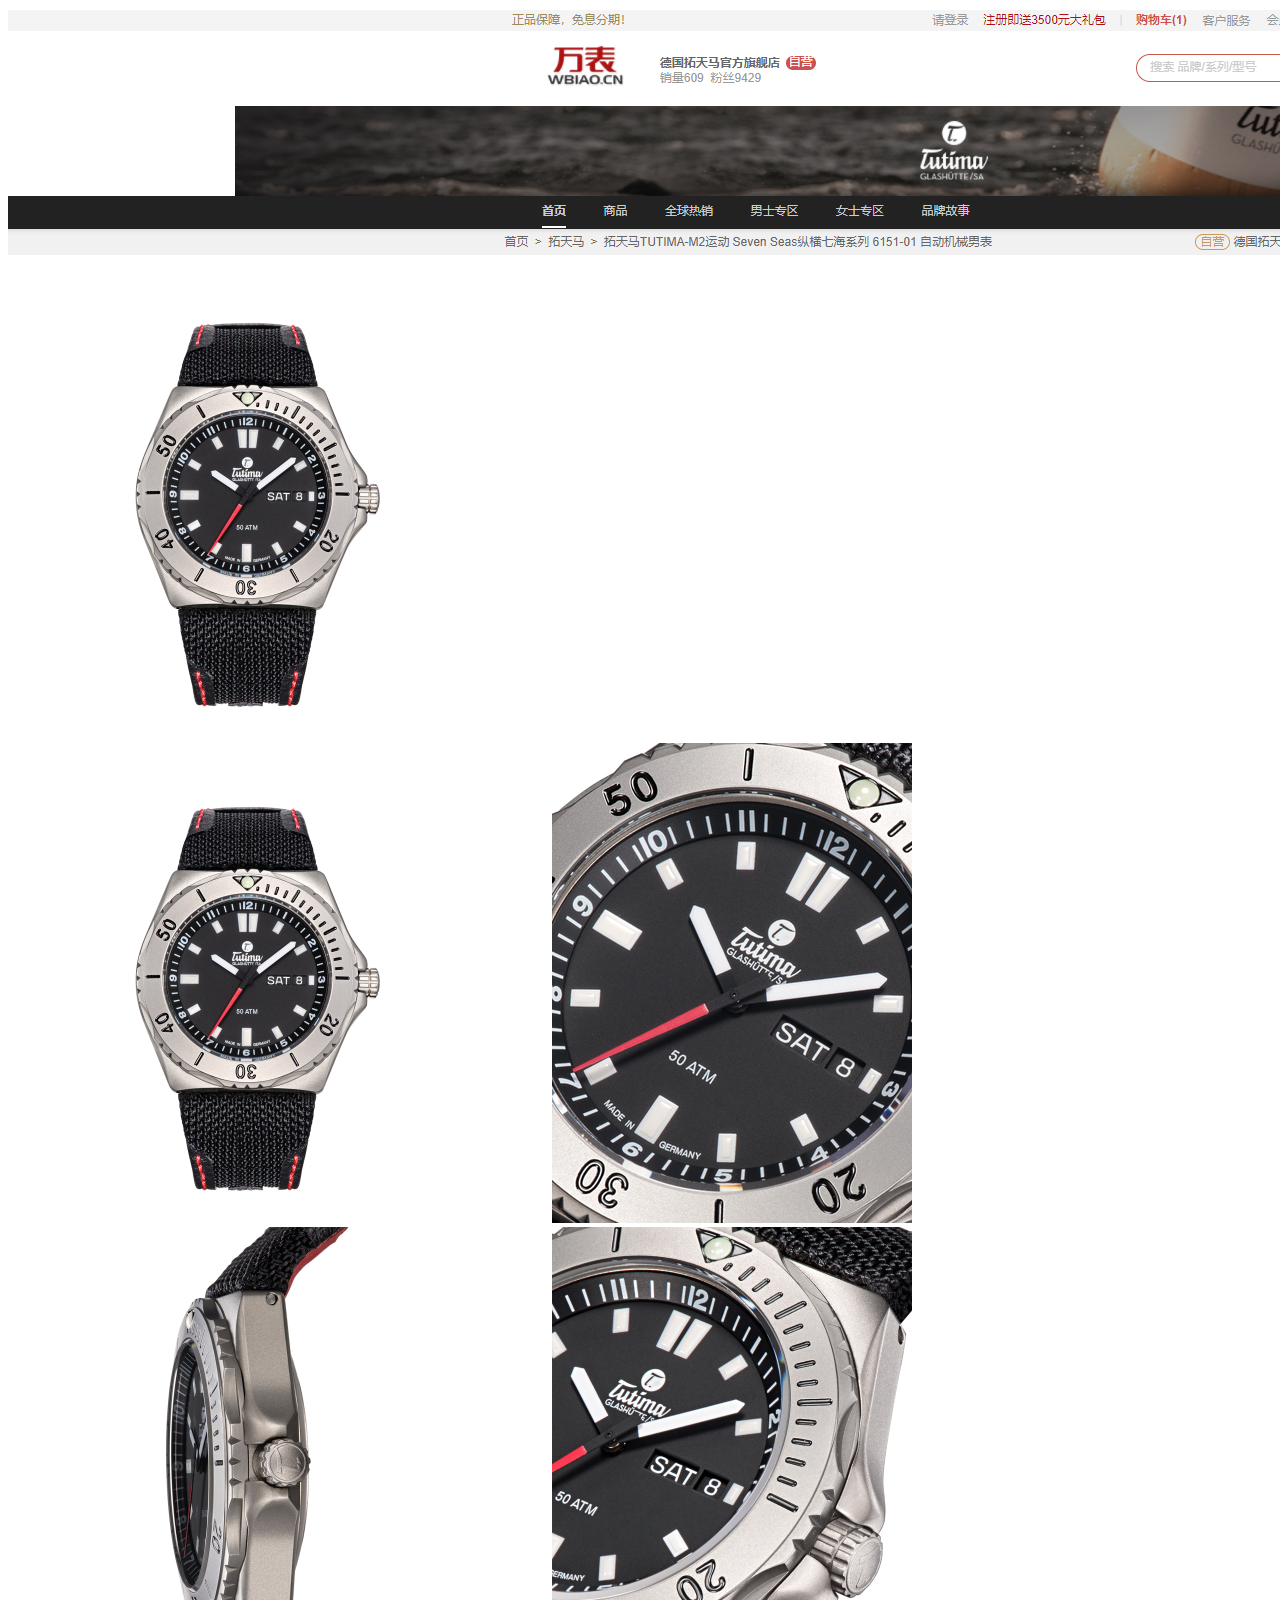
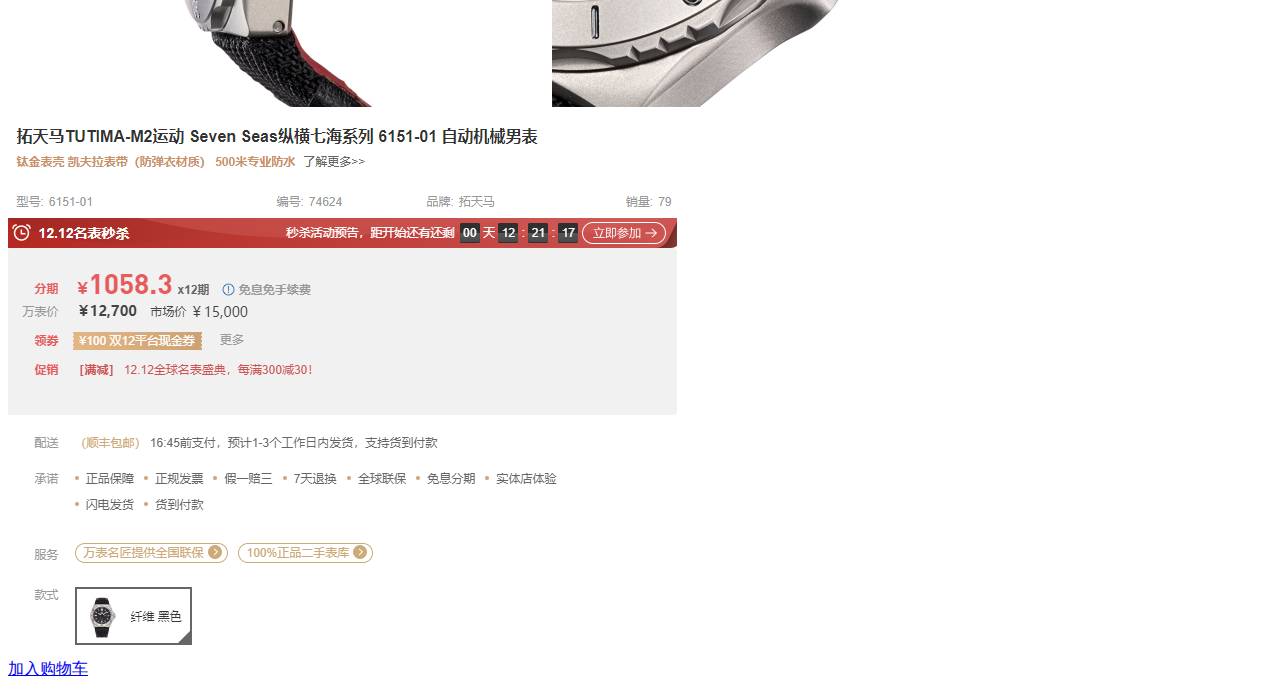
==== wbw/xqy.html @ 4c30cc3a "wbw" ====
<!DOCTYPE html>
<html lang="en">

<head>
    <meta charset="UTF-8">
    <meta name="viewport" content="width=device-width, initial-scale=1.0">
    <meta http-equiv="X-UA-Compatible" content="ie=edge">
    <title>Document</title>
    <link rel="stylesheet" href="./css/a.css">
</head>

<body>
    <div class="xq">
        <a href="javascript:;"><img src="./image/xqy1.png"></a>
    </div>
    <div class="fdj">
        <div class="fdj1">
            <img src="./image/fdjs0.jpg">
        </div>
        <div class="lb">
            <img src="./image/fdjs0.jpg" class="active">
            <img src="./image/fdjs1.jpg">
            <img src="./image/fdjs2.jpg">
            <img src="./image/fdjs3.jpg">
        </div>
        <div class="xqt">
            <a href="javascript:;"><img src="./image/xq1.png"></a>
        </div>
    </div>
    <div class="gwc">
        <a href="javascript:;">加入购物车</a>
    </div>
</body>
<script>
    (function(){
    var fdj = document.querySelector('.fdj')
    var fdj1 = document.querySelector('.fdj1')
    var fdj2 = document.querySelector('.fdj2')
    var lb = document.querySelector('.lb')
    var oImg = fdj1.querySelector('img')
    var oImg2 = lb.querySelectorAll('img')
    var index = 0
    fd(index)
    function qh() {
        for (var i = 0; i < oImg2.length; i++) {
            oImg2[i].index = i
            oImg2[i].onmouseenter = function () {
                for (var i = 0; i < oImg2.length; i++) {
                    oImg2[i].classList.remove('active')
                    oImg.src = "./image/fdjs"+i+".jpg"
                }
                var index = this.index
                oImg2[index].classList.add('active')
                oImg.src = "./image/fdjs"+index+".jpg"
                 fd(index)
            }
        }
    }
    qh()
    function fd(s) {
        fdj1.onmouseenter = function () {
        oImg.src = "./image/fdj"+s+".jpg"
        oImg.style.width = 800 + 'px'
        oImg.style.height = 800 + 'px'
    }

    fdj1.onmousemove = function (e) {
        var ev = event || e
        var ltx = ev.clientX
        var tpy = ev.clientY
        var mlt = ltx - fdj.offsetLeft
        var mtp = tpy - fdj.offsetTop

        var hdX = fdj1.offsetWidth - mlt
        var hdy = fdj1.offsetHeight - mtp
        var blx = mlt / hdX
        var bly = mtp / hdy
        oImg.style.left = -blx * (oImg.offsetWidth - fdj1.clientWidth) + 'px'
        oImg.style.top = -bly * (oImg.offsetHeight - fdj1.clientHeight) + 'px'
    }

    fdj1.onmouseleave = function () {
        oImg.src = "./image/fdjs"+s+".jpg"
        oImg.style.top = 0 + 'px'
        oImg.style.left = 0 + 'Px'
        oImg.style.width = 300 + 'px'
        oImg.style.height = 300 + 'px'
    }
    }
    })();
    
    (function(){
        var gwc = document.querySelector('.gwc')
        var car = gwc.querySelector('a')
        var arr = []
        car.onclick = function(){
            var json = JSON.parse(localStorage.getItem('data')||'[]')
            if(!json.length){
                var obj = {
                    id:10001,
                    img:'./image/fdjs0.jpg',
                    message:'拓天马TUTIMA-M2',
                    price:'￥12700',
                    num:1,
                }
                arr.push(obj)
                localStorage.setItem('data',JSON.stringify(arr))
                return
            }
            for(var i=0; i<json.length; i++){
                if(json[i].id === 10001){
                    json[i].num++
                    localStorage.setItem('data',JSON.stringify(json))
                    return
                }
              
            }

            var obj = {
                    id:10001,
                    img:'./image/fdjs0.jpg',
                    message:'拓天马TUTIMA-M2',
                    price:'￥12700',
                    num:1,
                }
                json.push(obj)
                localStorage.setItem('data',JSON.stringify(json))
                return
        }

    })()
   
</script>

</html>
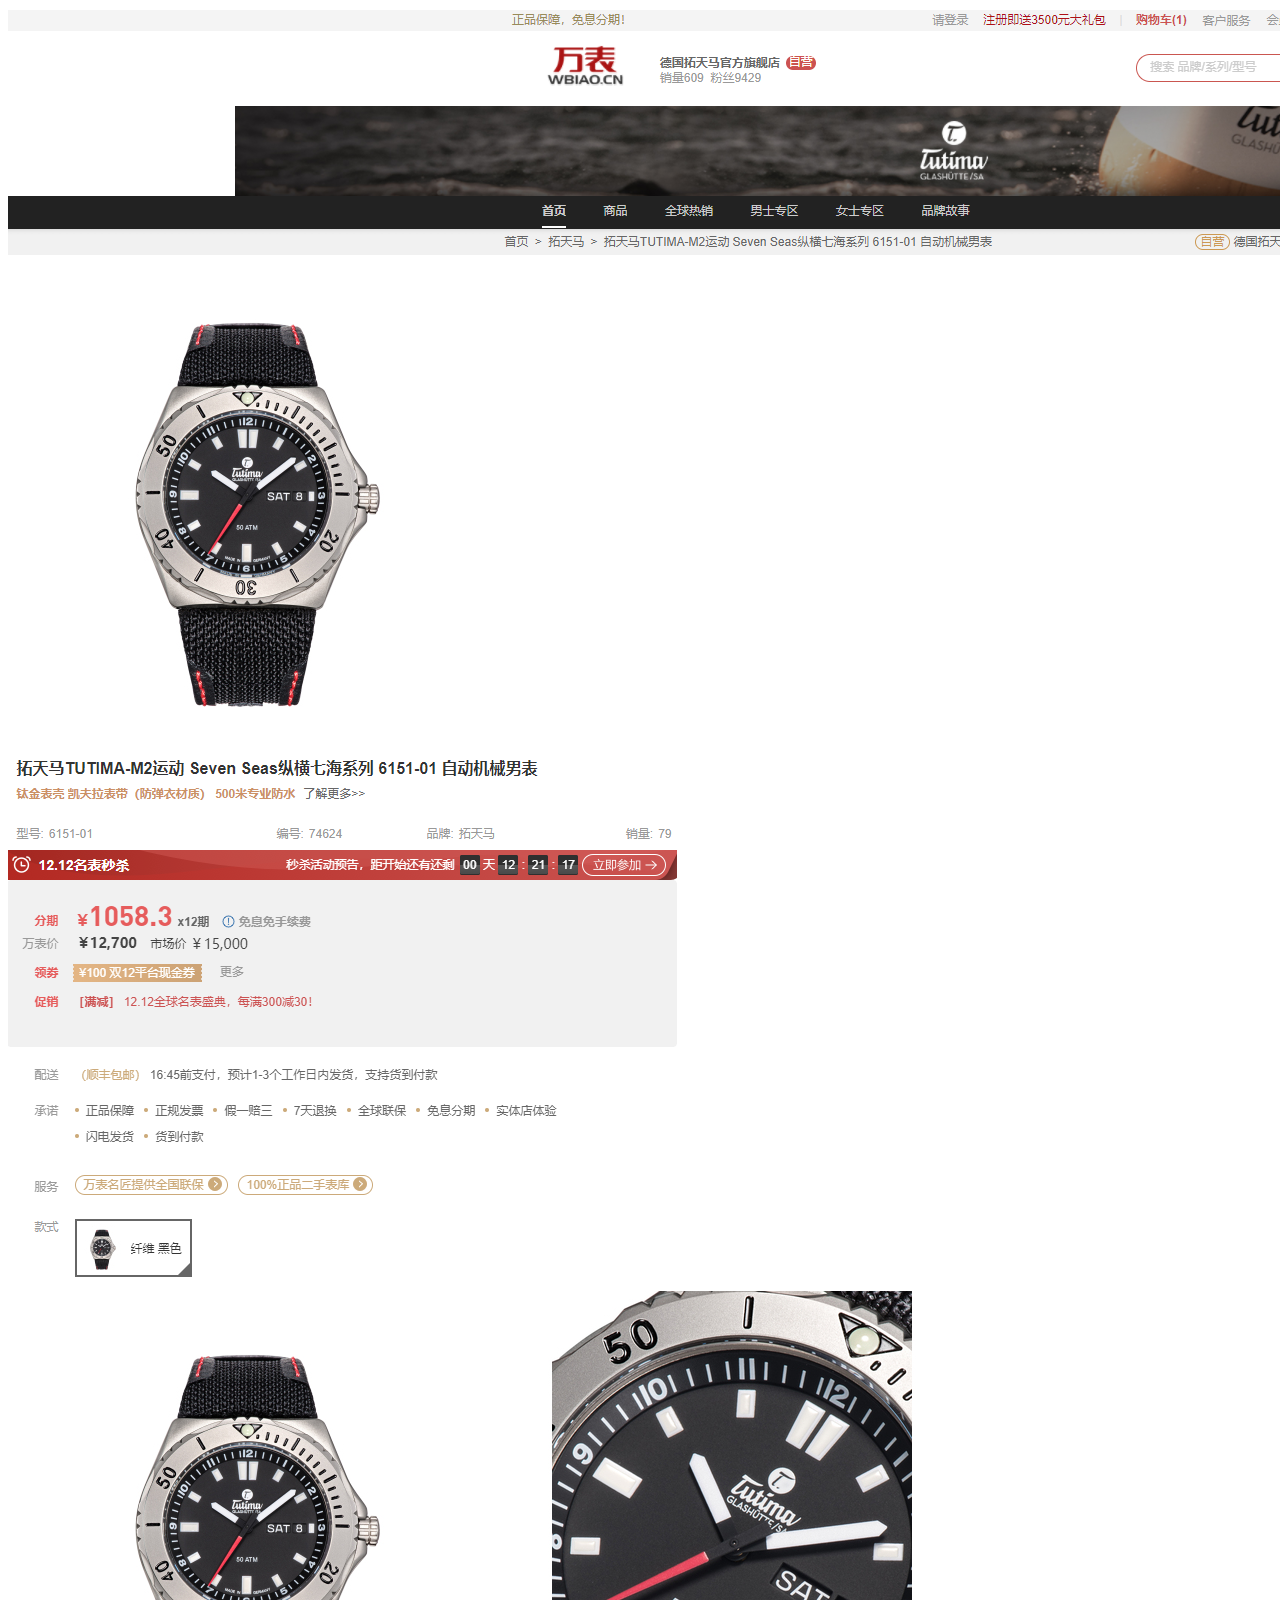
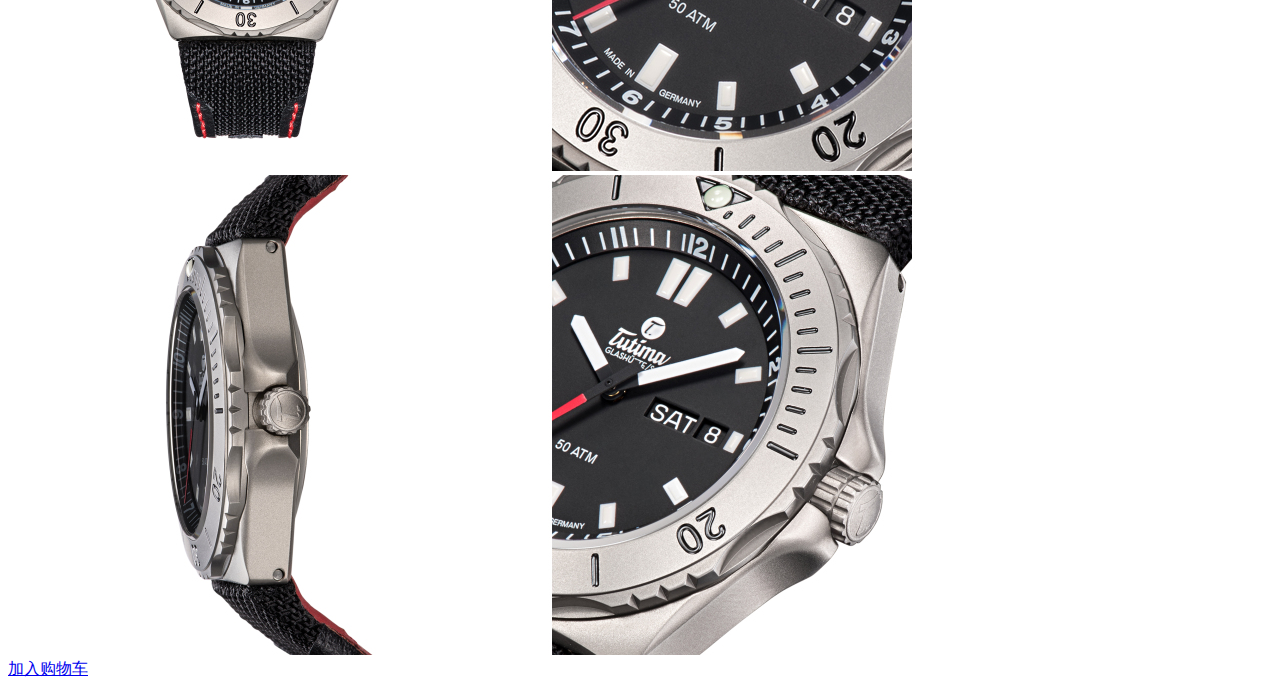
==== commit a0e7a2b1: "wbw1-1" ====
--- a/wbw/xqy.html
+++ b/wbw/xqy.html
@@ -17,14 +17,15 @@
         <div class="fdj1">
             <img src="./image/fdjs0.jpg">
         </div>
+        
+        <div class="xqt">
+            <a href="javascript:;"><img src="./image/xq1.png"></a>
+        </div>
         <div class="lb">
             <img src="./image/fdjs0.jpg" class="active">
             <img src="./image/fdjs1.jpg">
             <img src="./image/fdjs2.jpg">
             <img src="./image/fdjs3.jpg">
-        </div>
-        <div class="xqt">
-            <a href="javascript:;"><img src="./image/xq1.png"></a>
         </div>
     </div>
     <div class="gwc">
